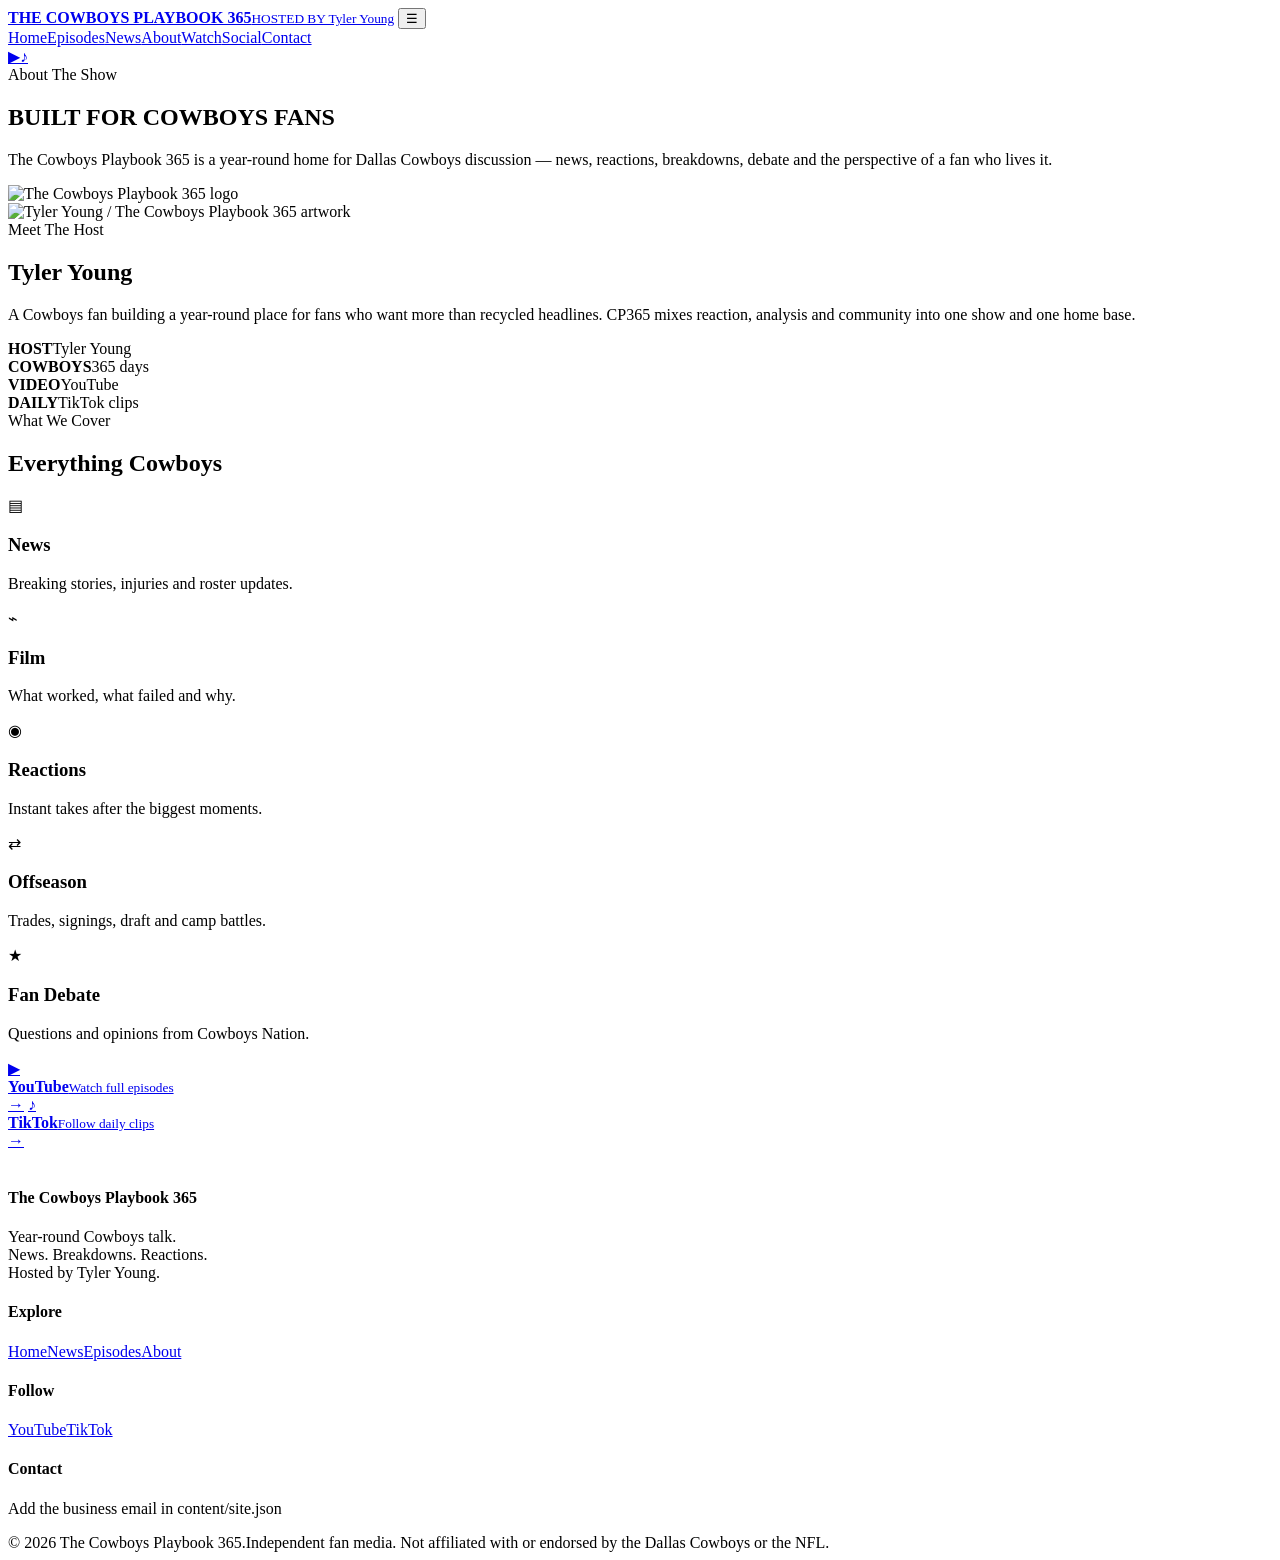
==== about.html @ a0a1aa57 "Add about.html" ====
<!doctype html>
<html lang="en">
<head>
  <meta charset="utf-8" /><meta name="viewport" content="width=device-width,initial-scale=1" />
  <meta name="theme-color" content="#031126" />
  <title>About | The Cowboys Playbook 365</title>
  <link rel="stylesheet" href="/styles.css" />
</head>
<body data-page="about">
  <div id="site-header"></div>
  <main>
    <section class="page-hero shell split-hero">
      <div><div class="eyebrow">About The Show</div><h1>BUILT FOR COWBOYS FANS</h1><p class="lead">The Cowboys Playbook 365 is a year-round home for Dallas Cowboys discussion — news, reactions, breakdowns, debate and the perspective of a fan who lives it.</p></div>
      <img class="page-logo" src="/assets/logo.jpeg" alt="The Cowboys Playbook 365 logo">
    </section>

    <section class="section shell two-col">
      <div class="portrait-card"><img src="/assets/logo.jpeg" alt="Tyler Young / The Cowboys Playbook 365 artwork"></div>
      <div>
        <div class="eyebrow">Meet The Host</div>
        <h2>Tyler Young</h2>
        <p class="lead small">A Cowboys fan building a year-round place for fans who want more than recycled headlines. CP365 mixes reaction, analysis and community into one show and one home base.</p>
        <div class="stat-grid">
          <div class="stat"><strong>HOST</strong><span>Tyler Young</span></div>
          <div class="stat"><strong>COWBOYS</strong><span>365 days</span></div>
          <div class="stat"><strong>VIDEO</strong><span>YouTube</span></div>
          <div class="stat"><strong>DAILY</strong><span>TikTok clips</span></div>
        </div>
      </div>
    </section>

    <section class="section shell">
      <div class="section-head"><div><div class="eyebrow">What We Cover</div><h2>Everything Cowboys</h2></div></div>
      <div class="feature-grid five">
        <article class="mini-card"><div class="icon">▤</div><h3>News</h3><p>Breaking stories, injuries and roster updates.</p></article>
        <article class="mini-card"><div class="icon">⌁</div><h3>Film</h3><p>What worked, what failed and why.</p></article>
        <article class="mini-card"><div class="icon">◉</div><h3>Reactions</h3><p>Instant takes after the biggest moments.</p></article>
        <article class="mini-card"><div class="icon">⇄</div><h3>Offseason</h3><p>Trades, signings, draft and camp battles.</p></article>
        <article class="mini-card"><div class="icon">★</div><h3>Fan Debate</h3><p>Questions and opinions from Cowboys Nation.</p></article>
      </div>
    </section>

    <section class="section shell">
      <div class="social-grid">
        <a class="social-card youtube" data-youtube target="_blank" rel="noreferrer"><span class="social-logo">▶</span><div><strong>YouTube</strong><small>Watch full episodes</small></div><span>→</span></a>
        <a class="social-card tiktok" data-tiktok target="_blank" rel="noreferrer"><span class="social-logo">♪</span><div><strong>TikTok</strong><small>Follow daily clips</small></div><span>→</span></a>
      </div>
    </section>
  </main>
  <div id="site-footer"></div>
  <script src="/app.js" defer></script>
</body>
</html>
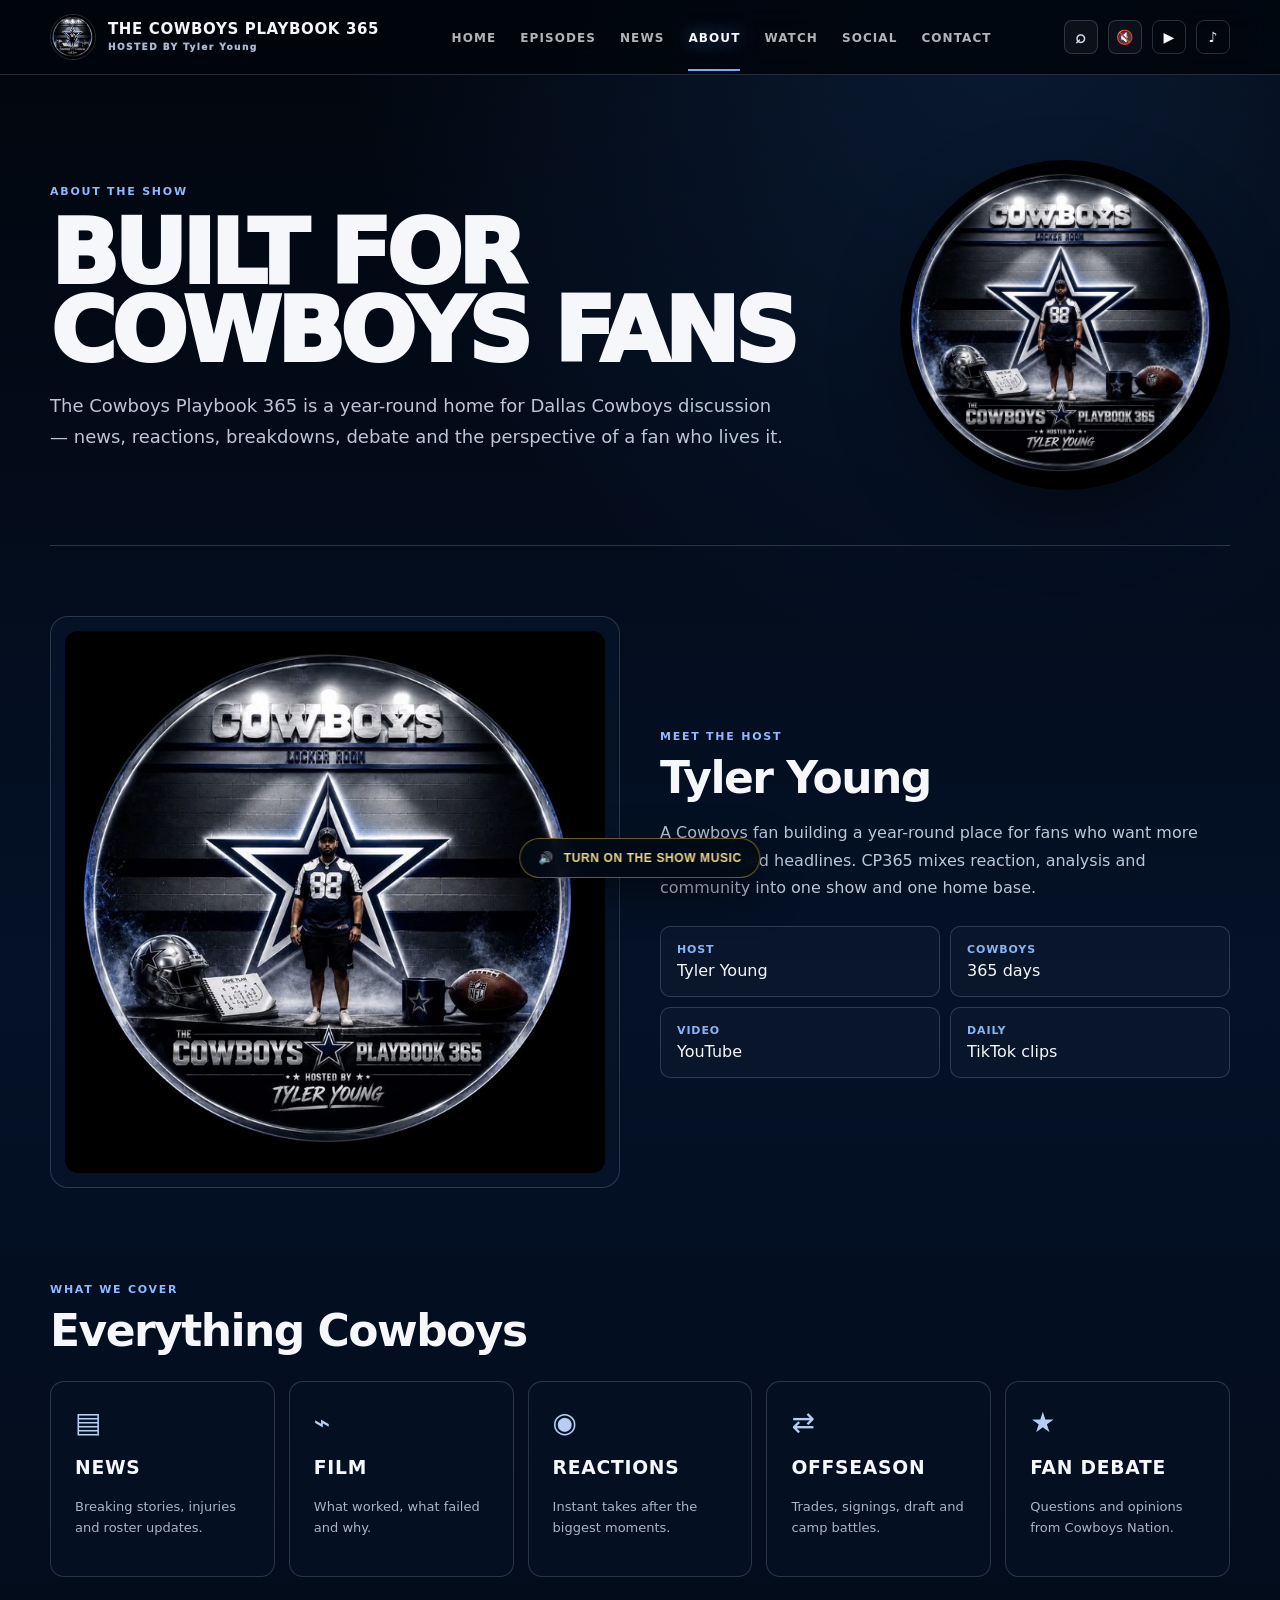
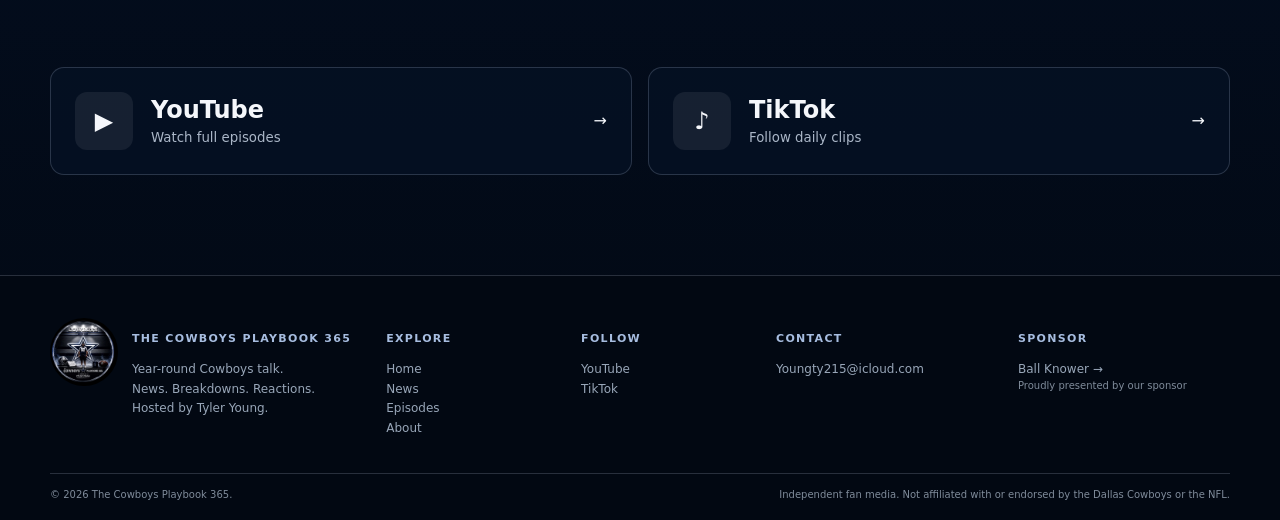
==== commit 211f94f0: "Major upgrade: global search, live game scores, Daily Take email signup, PWA manifest, favicons, Ope" ====
--- a/about.html
+++ b/about.html
@@ -4,6 +4,22 @@
   <meta charset="utf-8" /><meta name="viewport" content="width=device-width,initial-scale=1" />
   <meta name="theme-color" content="#031126" />
   <title>About | The Cowboys Playbook 365</title>
+    <meta name="description" content="Meet Tyler Young and learn what The Cowboys Playbook 365 covers — news, film, reactions, offseason and fan debate." />
+  <link rel="icon" href="/assets/favicon.ico" sizes="any" />
+  <link rel="icon" href="/assets/favicon-32.png" type="image/png" sizes="32x32" />
+  <link rel="apple-touch-icon" href="/assets/favicon-180.png" sizes="180x180" />
+  <link rel="manifest" href="/manifest.json" />
+  <meta property="og:type" content="website" />
+  <meta property="og:site_name" content="The Cowboys Playbook 365" />
+  <meta property="og:title" content="About | The Cowboys Playbook 365" />
+  <meta property="og:description" content="Meet Tyler Young and learn what The Cowboys Playbook 365 covers — news, film, reactions, offseason and fan debate." />
+  <meta property="og:image" content="/assets/og-image.jpg" />
+  <meta property="og:image:width" content="1200" />
+  <meta property="og:image:height" content="630" />
+  <meta name="twitter:card" content="summary_large_image" />
+  <meta name="twitter:title" content="About | The Cowboys Playbook 365" />
+  <meta name="twitter:description" content="Meet Tyler Young and learn what The Cowboys Playbook 365 covers — news, film, reactions, offseason and fan debate." />
+  <meta name="twitter:image" content="/assets/og-image.jpg" />
   <link rel="stylesheet" href="/styles.css" />
 </head>
 <body data-page="about">
--- a/styles.css
+++ b/styles.css
@@ -0,0 +1,124 @@
+:root{
+  --ink:#02050a;--navy:#031126;--navy2:#071b36;--steel:#aeb9c9;--paper:#f5f7fb;
+  --blue:#4f91ff;--line:rgba(190,205,230,.20);--panel:rgba(7,18,36,.86);
+  --muted:#aab5c6;--shadow:0 30px 70px rgba(0,0,0,.38)
+}
+*{box-sizing:border-box}html{scroll-behavior:smooth}body{margin:0;background:
+radial-gradient(circle at 78% 0%,rgba(32,85,160,.25),transparent 28%),
+linear-gradient(180deg,#02060d 0%,#041127 46%,#020812 100%);color:var(--paper);
+font-family:Inter,ui-sans-serif,system-ui,-apple-system,BlinkMacSystemFont,"Segoe UI",sans-serif;min-height:100vh}
+body:before{content:"";position:fixed;inset:0;pointer-events:none;opacity:.12;background-image:
+linear-gradient(rgba(255,255,255,.02) 1px,transparent 1px),linear-gradient(90deg,rgba(255,255,255,.02) 1px,transparent 1px);background-size:44px 44px}
+a{color:inherit;text-decoration:none}.shell{width:min(1180px,calc(100% - 40px));margin-inline:auto}
+.site-header{position:sticky;top:0;z-index:50;background:rgba(1,5,12,.86);backdrop-filter:blur(18px);border-bottom:1px solid var(--line)}
+.nav{min-height:74px;display:flex;align-items:center;justify-content:space-between;gap:20px}
+.brand{display:flex;align-items:center;gap:12px;font-weight:950;letter-spacing:.04em}.brand img{width:46px;height:46px;border-radius:50%;object-fit:cover;border:1px solid var(--line)}
+.brand-copy{display:flex;flex-direction:column;line-height:1}.brand-copy strong{font-size:15px}.brand-copy small{font-size:9px;color:#a9b9d0;letter-spacing:.16em;margin-top:6px}
+.nav-links{display:flex;gap:24px;align-items:center;font-size:12px;font-weight:800;letter-spacing:.09em;text-transform:uppercase}
+.nav-links a{opacity:.72;padding:28px 0 24px;border-bottom:2px solid transparent}.nav-links a:hover,.nav-links a.active{opacity:1;border-color:#75a8ff;text-shadow:0 0 20px rgba(117,168,255,.7)}
+.mobile-menu{display:none;background:none;border:0;color:white;font-size:26px}.nav-social{display:flex;gap:10px}.nav-social a,.nav-social .sound-toggle,.nav-social .search-toggle{width:34px;height:34px;border:1px solid var(--line);display:grid;place-items:center;border-radius:8px;font-weight:900;font-size:14px}
+.nav-social .sound-toggle{background:rgba(255,255,255,.04);color:#cdd8e8;cursor:pointer}
+.nav-social .sound-toggle.on{background:rgba(212,175,55,.16);border-color:rgba(212,175,55,.5);color:#f0d98a}
+.nav-social .search-toggle{background:rgba(255,255,255,.04);color:#cdd8e8;cursor:pointer;font-size:18px}
+.nav-social .search-toggle:hover{background:rgba(123,174,255,.14);border-color:#6fa7ff}
+.mobile-search{display:none;margin-top:14px;width:100%;text-align:left}
+.search-overlay{position:fixed;inset:0;z-index:80;background:rgba(2,6,13,.82);backdrop-filter:blur(10px);display:none;padding-top:12vh}
+.search-overlay.open{display:block}
+.search-box{width:min(680px,calc(100% - 40px));margin:0 auto;background:linear-gradient(160deg,rgba(9,28,57,.97),rgba(3,10,21,.98));border:1px solid var(--line);border-radius:16px;box-shadow:var(--shadow);overflow:hidden;animation:soundpop .25s ease}
+.search-top{display:flex;align-items:center;gap:12px;padding:16px 18px;border-bottom:1px solid var(--line)}
+.search-top input{flex:1;border:0;background:transparent;color:white;font-size:18px;font:inherit;outline:none}
+.search-top input::placeholder{color:#7f8b9a}
+.search-close{background:none;border:0;color:#9fb0c6;font-size:20px;cursor:pointer}
+.search-results{max-height:56vh;overflow-y:auto;padding:10px}
+.search-item{display:flex;align-items:center;gap:14px;padding:12px 14px;border-radius:10px}
+.search-item:hover{background:rgba(123,174,255,.12)}
+.search-item img{width:64px;height:36px;object-fit:cover;border-radius:6px;flex-shrink:0}
+.search-type-ic{width:64px;height:36px;border-radius:6px;background:rgba(255,255,255,.06);display:grid;place-items:center;font-size:16px;color:#9fc0ff;flex-shrink:0}
+.search-item div{min-width:0}
+.search-item strong{display:block;font-size:15px;white-space:nowrap;overflow:hidden;text-overflow:ellipsis}
+.search-type{font-size:10px;color:#88b6ff;font-weight:900;text-transform:uppercase;letter-spacing:.1em}
+.search-hint{padding:24px;color:#8e9bac;font-size:14px;text-align:center}
+.search-hint b{color:#cdd8e8}
+.game-card.live{border-color:rgba(255,54,86,.55);box-shadow:0 0 0 1px rgba(255,54,86,.3),var(--shadow)}
+.live-badge{display:inline-flex;align-items:center;gap:7px;background:#ff3656;color:white;font-size:10px;font-weight:1000;letter-spacing:.16em;padding:5px 11px;border-radius:5px;margin-bottom:6px}
+.game-score{font-size:22px;font-weight:1000;color:#fff;margin-top:2px}
+.signup-card{display:grid;grid-template-columns:1.3fr .7fr;gap:30px;border:1px solid rgba(212,175,55,.3);border-radius:18px;padding:38px;background:
+radial-gradient(circle at 88% 20%,rgba(212,175,55,.12),transparent 40%),
+linear-gradient(120deg,rgba(15,46,86,.8),rgba(3,11,23,.96));box-shadow:var(--shadow)}
+.signup-copy h2{font-size:clamp(26px,3.5vw,38px);margin:8px 0 12px}
+.signup-copy p{color:#b8c4d3;line-height:1.6;margin:0 0 20px}
+.signup-form{display:flex;gap:10px;flex-wrap:wrap}
+.signup-form input{flex:1;min-width:200px}
+.signup-note{font-size:12px;color:#8e9bac;margin-top:14px}
+.signup-note.done{color:#7fe0a8;font-weight:800}
+.signup-art{display:grid;place-items:center;position:relative}
+.signup-star{font-size:120px;color:#d4af37;filter:drop-shadow(0 0 30px rgba(212,175,55,.5));line-height:1}
+.signup-chip{position:absolute;top:18%;right:14%;background:rgba(212,175,55,.16);border:1px solid rgba(212,175,55,.5);color:#f0d98a;font-size:11px;font-weight:1000;letter-spacing:.14em;padding:8px 12px;border-radius:8px;transform:rotate(6deg)}
+.signup-chip.small{top:auto;bottom:16%;right:auto;left:10%;transform:rotate(-5deg);background:rgba(123,174,255,.12);border-color:rgba(123,174,255,.4);color:#9fc0ff}
+@media (max-width:980px){
+  .signup-card{grid-template-columns:1fr}
+  .signup-art{display:none}
+}
+.sound-banner{position:fixed;left:50%;bottom:22px;transform:translateX(-50%);z-index:60;display:flex;align-items:center;gap:10px;padding:12px 18px;border-radius:999px;border:1px solid rgba(212,175,55,.5);background:rgba(3,10,21,.92);backdrop-filter:blur(12px);color:#f0d98a;font-size:12px;font-weight:900;letter-spacing:.05em;text-transform:uppercase;cursor:pointer;box-shadow:0 14px 40px rgba(0,0,0,.5);animation:soundpop .35s ease}
+.sound-banner:hover{background:rgba(212,175,55,.18)}
+@keyframes soundpop{from{opacity:0;transform:translate(-50%,14px)}to{opacity:1;transform:translate(-50%,0)}}
+.hero{min-height:720px;display:grid;grid-template-columns:1.05fr .95fr;gap:50px;align-items:center;padding-top:65px;padding-bottom:70px}
+.hero-copy h1,.page-hero h1{font-size:clamp(54px,7vw,98px);line-height:.88;margin:15px 0 24px;letter-spacing:-.055em;font-weight:1000;text-transform:uppercase}
+.hero-copy h1 span{background:linear-gradient(180deg,#fff 0%,#cdd5df 52%,#748094 100%);-webkit-background-clip:text;color:transparent}
+.lead{font-size:18px;line-height:1.7;color:#bcc7d6;max-width:740px}.lead.small{font-size:16px}
+.eyebrow{display:inline-flex;align-items:center;gap:9px;color:#8fb9ff;font-size:11px;font-weight:900;letter-spacing:.16em;text-transform:uppercase}
+.live-dot{width:8px;height:8px;border-radius:50%;background:#ff3656;box-shadow:0 0 14px #ff3656}
+.cta-row{display:flex;flex-wrap:wrap;gap:12px;margin-top:28px}.btn{display:inline-flex;align-items:center;justify-content:center;min-height:48px;padding:0 20px;border-radius:8px;border:1px solid var(--line);font-size:12px;font-weight:900;letter-spacing:.08em;text-transform:uppercase;cursor:pointer}
+.btn-primary{background:linear-gradient(180deg,#fff,#cfd9e7);color:#07162a;border-color:#fff;box-shadow:0 12px 30px rgba(255,255,255,.09)}.btn-ghost{background:rgba(255,255,255,.04);color:white}.btn:hover{transform:translateY(-2px)}
+.hero-logo-wrap{position:relative;display:grid;place-items:center}.halo{position:absolute;width:75%;aspect-ratio:1;border-radius:50%;background:#1a5da9;filter:blur(80px);opacity:.30}.hero-logo{position:relative;width:min(520px,100%);aspect-ratio:1;object-fit:cover;border-radius:50%;box-shadow:var(--shadow);border:1px solid rgba(255,255,255,.18)}
+.ticker-wrap{border-block:1px solid var(--line);background:rgba(4,15,31,.9);overflow:hidden}.ticker{min-height:50px;display:flex;align-items:center;gap:14px}.ticker-label{background:#8fb9ff;color:#041127;font-size:10px;font-weight:1000;letter-spacing:.12em;padding:7px 9px;border-radius:4px}.ticker-track{color:#d8e0eb;font-size:12px;white-space:nowrap;overflow:hidden;flex:0 0 auto;min-width:max-content;animation:cp365-ticker 45s linear infinite;will-change:transform}.ticker-wrap:hover .ticker-track{animation-play-state:paused}@keyframes cp365-ticker{from{transform:translateX(0)}to{transform:translateX(-50%)}}
+.section{padding-top:70px;padding-bottom:20px}.section-head{display:flex;align-items:flex-end;justify-content:space-between;gap:20px;margin-bottom:25px}.section h2,.section-head h2{font-size:clamp(28px,4vw,44px);margin:8px 0 0;letter-spacing:-.035em}.text-link{font-size:12px;color:#9bc2ff;font-weight:800;letter-spacing:.06em;text-transform:uppercase}
+.feature-panel{display:grid;grid-template-columns:1.1fr 1fr;overflow:hidden;border:1px solid var(--line);border-radius:18px;background:linear-gradient(145deg,rgba(11,31,59,.92),rgba(4,12,25,.94));box-shadow:var(--shadow)}
+.feature-media{min-height:360px;background:#07162a;position:relative}.feature-media img{width:100%;height:100%;object-fit:cover;display:block}.play-badge{position:absolute;left:24px;bottom:24px;width:64px;height:64px;border-radius:50%;display:grid;place-items:center;background:rgba(0,0,0,.68);border:1px solid rgba(255,255,255,.55);font-size:22px}
+.feature-copy{padding:36px;display:flex;flex-direction:column;justify-content:center}.feature-copy h3{font-size:34px;line-height:1.05;margin:8px 0 12px}.meta{display:flex;flex-wrap:wrap;gap:14px;color:var(--muted);font-size:12px;margin-bottom:18px}.feature-copy p{color:#b6c0ce;line-height:1.65}
+.game-card{display:grid;grid-template-columns:1fr auto 1fr;align-items:center;gap:22px;border:1px solid var(--line);background:linear-gradient(120deg,rgba(9,28,57,.85),rgba(3,10,21,.92));padding:28px;border-radius:16px}
+.game-team{display:flex;align-items:center;gap:14px}.game-team.align-right{justify-content:flex-end;text-align:right}.game-team div{display:flex;flex-direction:column}.game-team small,.game-center-copy small{color:var(--muted);margin-top:5px}.mini-star{font-size:36px;color:#a9caff}.game-center-copy{text-align:center;display:flex;flex-direction:column}.game-center-copy span{font-size:10px;letter-spacing:.2em;color:#7fa8e9}.game-center-copy strong{font-size:28px;margin-top:3px}
+.take-card{display:grid;grid-template-columns:110px 1fr;gap:28px;border:1px solid var(--line);border-radius:16px;background:linear-gradient(120deg,rgba(15,47,89,.72),rgba(3,10,21,.95));padding:30px}.take-mark{width:100px;height:100px;border-radius:50%;display:grid;place-items:center;border:1px solid rgba(255,255,255,.28);background:linear-gradient(145deg,#183d70,#06162c);font-size:30px;font-weight:1000;box-shadow:inset 0 0 30px rgba(255,255,255,.06)}.take-card h3{font-size:28px;margin:3px 0 10px}.take-card p{color:#b8c4d3;line-height:1.65}
+.news-grid{display:grid;grid-template-columns:repeat(3,1fr);gap:16px}.news-grid.three{grid-template-columns:repeat(3,1fr)}
+.news-card{border:1px solid var(--line);border-radius:14px;background:linear-gradient(145deg,rgba(9,28,57,.82),rgba(3,10,22,.96));padding:20px;min-height:180px;display:flex;flex-direction:column}.news-card .category{font-size:10px;color:#88b6ff;font-weight:900;text-transform:uppercase;letter-spacing:.12em}.news-card h3{font-size:19px;line-height:1.25;margin:9px 0}.news-card p{color:#9facbe;line-height:1.5;font-size:13px;flex:1}.news-card footer{display:flex;justify-content:space-between;gap:10px;margin-top:20px;font-size:10px;color:#8e9bac}.news-card:hover{border-color:rgba(123,174,255,.56);transform:translateY(-2px)}
+.feature-grid{display:grid;grid-template-columns:repeat(4,1fr);gap:14px}.feature-grid.five{grid-template-columns:repeat(5,1fr)}.mini-card{border:1px solid var(--line);background:rgba(6,18,37,.72);border-radius:14px;padding:24px;min-height:190px}.mini-card .icon{font-size:28px;color:#b7cdf1}.mini-card h3{text-transform:uppercase;letter-spacing:.04em}.mini-card p{font-size:13px;line-height:1.6;color:#aab5c6}
+.episode-grid{display:grid;grid-template-columns:repeat(3,1fr);gap:16px}.episode-grid.four{grid-template-columns:repeat(4,1fr)}.episode-card{border:1px solid var(--line);border-radius:14px;background:rgba(4,14,29,.92);overflow:hidden;display:flex;flex-direction:column}.episode-thumb{aspect-ratio:16/9;background:linear-gradient(135deg,#0d2d57,#07111f);position:relative;overflow:hidden}.episode-thumb img{width:100%;height:100%;object-fit:cover}.episode-body{padding:17px;display:flex;flex-direction:column;flex:1}.episode-body h3{font-size:17px;line-height:1.25;margin:0 0 9px}.episode-body p{font-size:12px;color:#9fabbb;line-height:1.5}.episode-body .text-link{margin-top:auto;padding-top:12px}
+.poll-card{border:1px solid var(--line);border-radius:18px;padding:32px;background:linear-gradient(100deg,rgba(15,46,86,.78),rgba(3,11,23,.94));display:grid;grid-template-columns:1.1fr 1fr;gap:30px}.poll-card p{color:#aab5c6}.poll-options{display:grid;grid-template-columns:1fr 1fr;gap:10px}.poll-options button{min-height:54px;border:1px solid var(--line);border-radius:9px;background:rgba(255,255,255,.04);color:white;font-weight:800;cursor:pointer}.poll-options button:hover,.poll-options button.voted{background:#dce8f8;color:#06162b}
+.social-grid{display:grid;grid-template-columns:1fr 1fr;gap:16px}.social-grid.giant .social-card{min-height:180px}.social-card{display:grid;grid-template-columns:auto 1fr auto;align-items:center;gap:18px;padding:24px;border-radius:14px;border:1px solid var(--line);background:rgba(6,18,37,.75)}.social-card .social-logo{width:58px;height:58px;border-radius:12px;display:grid;place-items:center;background:rgba(255,255,255,.07);font-size:24px}.social-card strong{display:block;font-size:24px}.social-card small{display:block;margin-top:6px;color:#aab6c7}.social-card:hover{transform:translateY(-2px);border-color:#6fa7ff}
+.page-hero{padding-top:85px;padding-bottom:55px;border-bottom:1px solid var(--line)}.page-hero h1{margin-bottom:20px}.split-hero{display:grid;grid-template-columns:1fr 360px;align-items:center;gap:40px}.page-logo{width:330px;max-width:100%;aspect-ratio:1;border-radius:50%;object-fit:cover;justify-self:end;box-shadow:var(--shadow)}
+.filter-row{display:flex;flex-wrap:wrap;gap:8px;margin-bottom:22px}.filter{border:1px solid var(--line);background:rgba(255,255,255,.025);color:#d7e0eb;padding:11px 15px;border-radius:8px;font-size:11px;text-transform:uppercase;font-weight:900;letter-spacing:.05em;cursor:pointer}.filter.active{background:#123c70;border-color:#6b9be1;color:white}
+.subscribe-panel{border:1px solid var(--line);border-radius:16px;padding:28px;background:rgba(7,23,44,.8);display:flex;justify-content:space-between;align-items:center;gap:25px}
+.two-col{display:grid;grid-template-columns:1fr 1fr;gap:40px;align-items:center}.portrait-card{border:1px solid var(--line);border-radius:18px;padding:14px;background:rgba(8,21,42,.7)}.portrait-card img{display:block;width:100%;border-radius:13px}.stat-grid{display:grid;grid-template-columns:1fr 1fr;gap:10px;margin-top:25px}.stat{border:1px solid var(--line);border-radius:10px;padding:16px;background:rgba(255,255,255,.025);display:flex;flex-direction:column}.stat strong{font-size:11px;color:#89b4f6;letter-spacing:.08em}.stat span{margin-top:5px}
+.contact-form,.business-card{border:1px solid var(--line);background:rgba(5,17,34,.82);border-radius:16px;padding:24px}.contact-form{display:flex;flex-direction:column;gap:12px}.form-row{display:grid;grid-template-columns:1fr 1fr;gap:12px}input,textarea{width:100%;border:1px solid var(--line);border-radius:8px;background:#050f20;color:white;padding:14px;font:inherit;outline:none}input:focus,textarea:focus{border-color:#79a9ef}.form-note{font-size:12px;color:#92a1b4;line-height:1.5}.business-card p{color:#aeb9c8;line-height:1.6}.video-stage{min-height:460px}.video-stage iframe{width:100%;aspect-ratio:16/9;border:0;border-radius:18px;box-shadow:var(--shadow)}
+.site-footer{border-top:1px solid var(--line);margin-top:80px;background:#020812}.footer-grid{display:grid;grid-template-columns:1.3fr .7fr .7fr .9fr .9fr;gap:30px;padding-top:42px;padding-bottom:34px}.footer-brand{display:flex;gap:14px}.footer-brand img{width:68px;height:68px;border-radius:50%}.footer-grid h4{font-size:11px;text-transform:uppercase;letter-spacing:.12em;color:#a7bde0}.footer-grid p,.footer-grid a{font-size:12px;line-height:1.65;color:#98a6b8}.footer-links{display:flex;flex-direction:column}.footer-bottom{border-top:1px solid var(--line);padding:15px 0 20px;font-size:10px;color:#7f8b9a;display:flex;justify-content:space-between;gap:15px}
+.sponsor-card{display:grid;grid-template-columns:340px 1fr;gap:0;border:1px solid rgba(212,175,55,.35);border-radius:18px;overflow:hidden;background:
+radial-gradient(circle at 12% 50%,rgba(212,175,55,.10),transparent 45%),
+linear-gradient(120deg,rgba(10,10,10,.92),rgba(3,10,21,.96));box-shadow:var(--shadow);transition:transform .2s ease,border-color .2s ease}
+.sponsor-card:hover{transform:translateY(-3px);border-color:rgba(212,175,55,.7)}
+.sponsor-logo-wrap{background:#000;display:grid;place-items:center;padding:26px;border-right:1px solid rgba(212,175,55,.25)}
+.sponsor-logo-wrap img{width:100%;max-width:280px;aspect-ratio:1;object-fit:cover;border-radius:12px;border:1px solid rgba(212,175,55,.3)}
+.sponsor-copy{padding:32px 36px;display:flex;flex-direction:column;justify-content:center;gap:14px}
+.sponsor-name-row{display:flex;align-items:baseline;gap:16px;flex-wrap:wrap}
+.sponsor-name-row h3{font-size:34px;margin:0;letter-spacing:-.02em;background:linear-gradient(180deg,#fff 0%,#e8d9a0 55%,#d4af37 100%);-webkit-background-clip:text;color:transparent}
+.sponsor-tagline{font-size:11px;font-weight:900;letter-spacing:.18em;text-transform:uppercase;color:#d4af37}
+.sponsor-copy p{color:#b8c4d3;line-height:1.65;margin:0;max-width:640px}
+.sponsor-copy .btn{align-self:flex-start;margin-top:6px}
+@media (max-width:980px){
+  .sponsor-card{grid-template-columns:1fr}
+  .sponsor-logo-wrap{border-right:0;border-bottom:1px solid rgba(212,175,55,.25);padding:22px}
+  .sponsor-logo-wrap img{max-width:220px}
+  .sponsor-copy{padding:24px}
+}
+@media (max-width:640px){
+  .sponsor-name-row h3{font-size:26px}
+}
+.skeleton{background:linear-gradient(90deg,rgba(255,255,255,.04),rgba(255,255,255,.1),rgba(255,255,255,.04));background-size:200% 100%;animation:shimmer 1.5s infinite;border-radius:8px}.line{height:16px;margin:8px 0}.line.short{width:30%}.line.medium{width:60%}.line.wide{width:88%}.media-skeleton{min-height:300px;border-radius:0}@keyframes shimmer{to{background-position:-200% 0}}
+@media (max-width:980px){
+  .nav-links,.nav-social{display:none}.mobile-menu{display:block}.nav.open .nav-links{display:flex;position:absolute;top:74px;left:0;right:0;background:#020812;padding:18px 24px;flex-direction:column;align-items:flex-start;border-bottom:1px solid var(--line)}.nav.open .nav-links a{padding:8px 0}
+  .nav.open .mobile-search{display:block}
+  .hero{grid-template-columns:1fr;padding-top:55px}.hero-logo-wrap{order:-1}.hero-logo{width:min(400px,82vw)}
+  .feature-panel,.poll-card,.two-col,.split-hero{grid-template-columns:1fr}.page-logo{justify-self:start;width:250px}.feature-grid,.feature-grid.five{grid-template-columns:1fr 1fr}.episode-grid.four{grid-template-columns:1fr 1fr}.footer-grid{grid-template-columns:1fr 1fr}.news-grid,.news-grid.three{grid-template-columns:1fr 1fr}
+}
+@media (max-width:640px){
+  .shell{width:min(100% - 26px,1180px)}.brand-copy strong{font-size:12px}.hero{min-height:auto;padding-bottom:45px}.hero-copy h1,.page-hero h1{font-size:48px}.lead{font-size:15px}.section{padding-top:50px}.section-head{align-items:flex-start}.feature-panel,.game-card,.take-card,.poll-card{display:block}.feature-copy{padding:22px}.feature-copy h3{font-size:26px}.game-team,.game-team.align-right{justify-content:center;text-align:center}.game-center-copy{margin:20px 0}.take-mark{margin-bottom:20px}.feature-grid,.feature-grid.five,.episode-grid,.episode-grid.four,.news-grid,.news-grid.three,.social-grid,.poll-options,.stat-grid,.footer-grid{grid-template-columns:1fr}.subscribe-panel{align-items:flex-start;flex-direction:column}.form-row{grid-template-columns:1fr}.footer-bottom{flex-direction:column}.page-logo{width:210px}.social-card strong{font-size:20px}
+}
